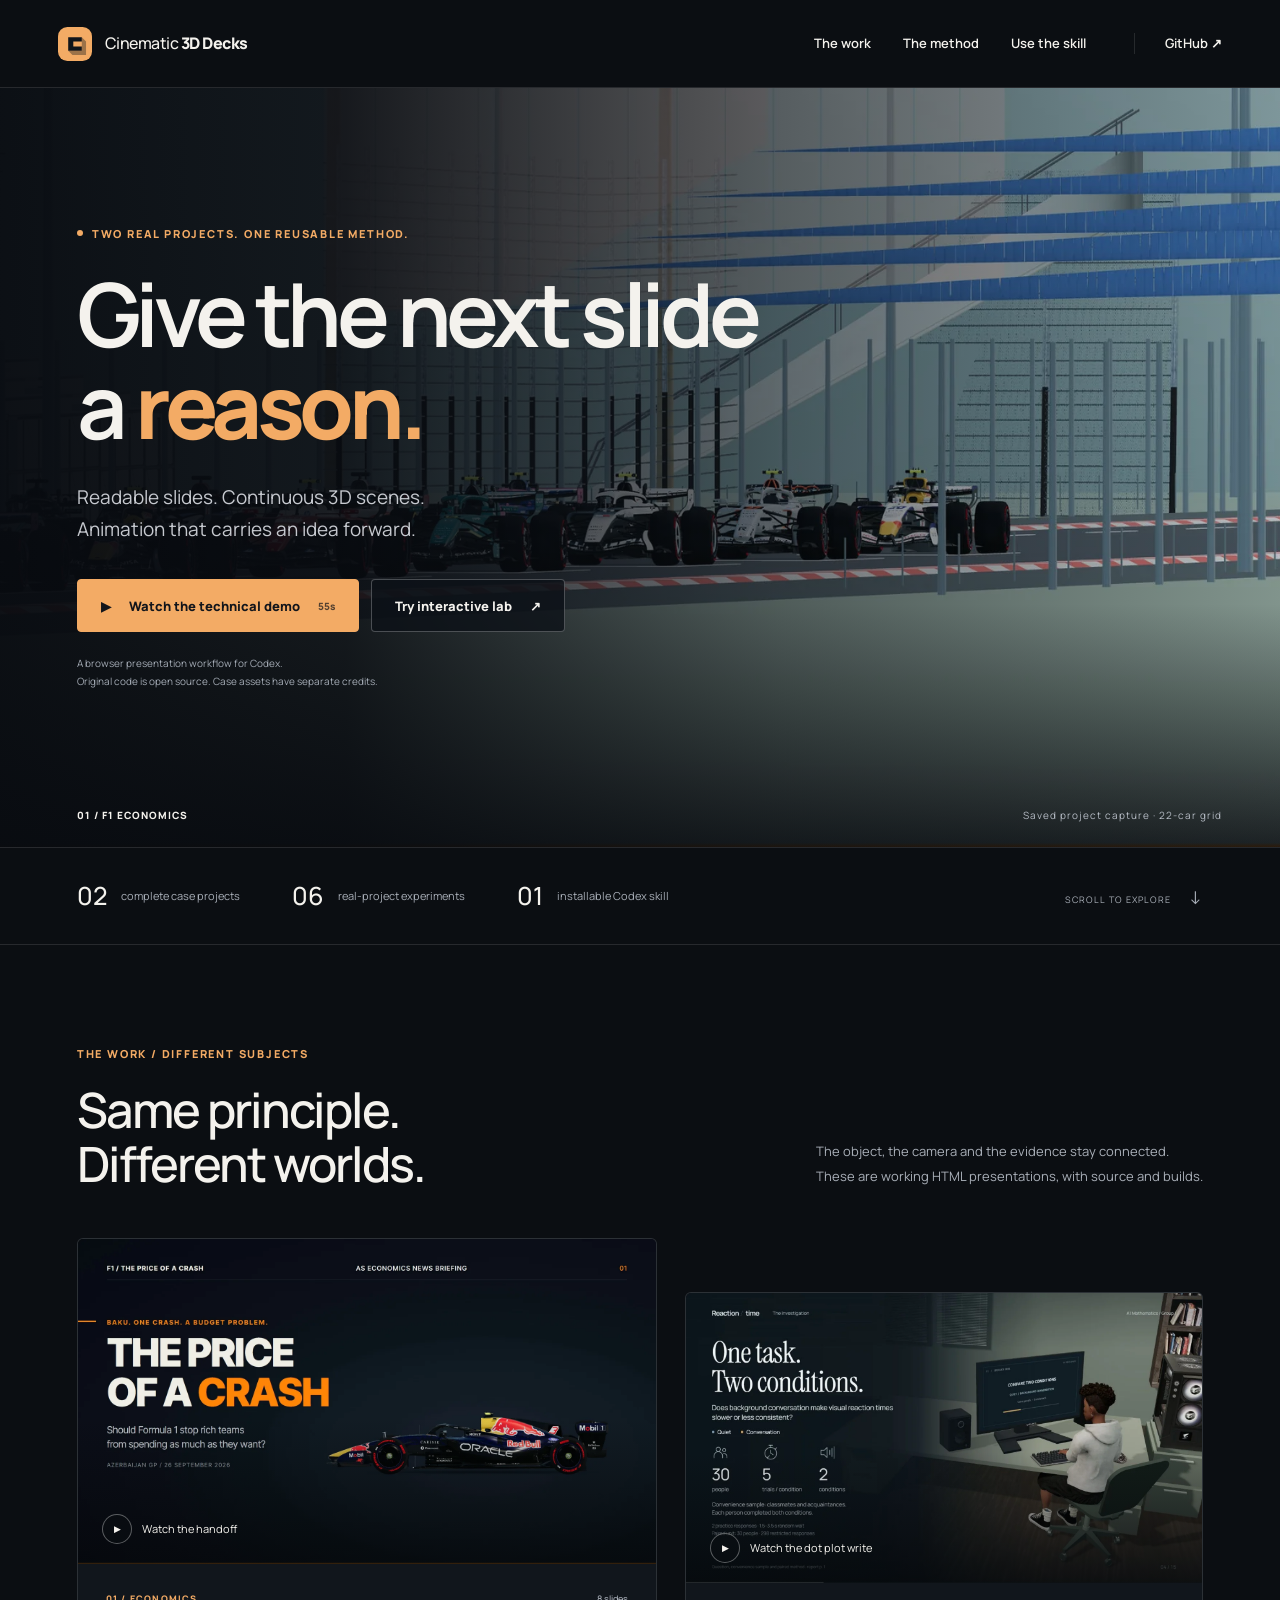
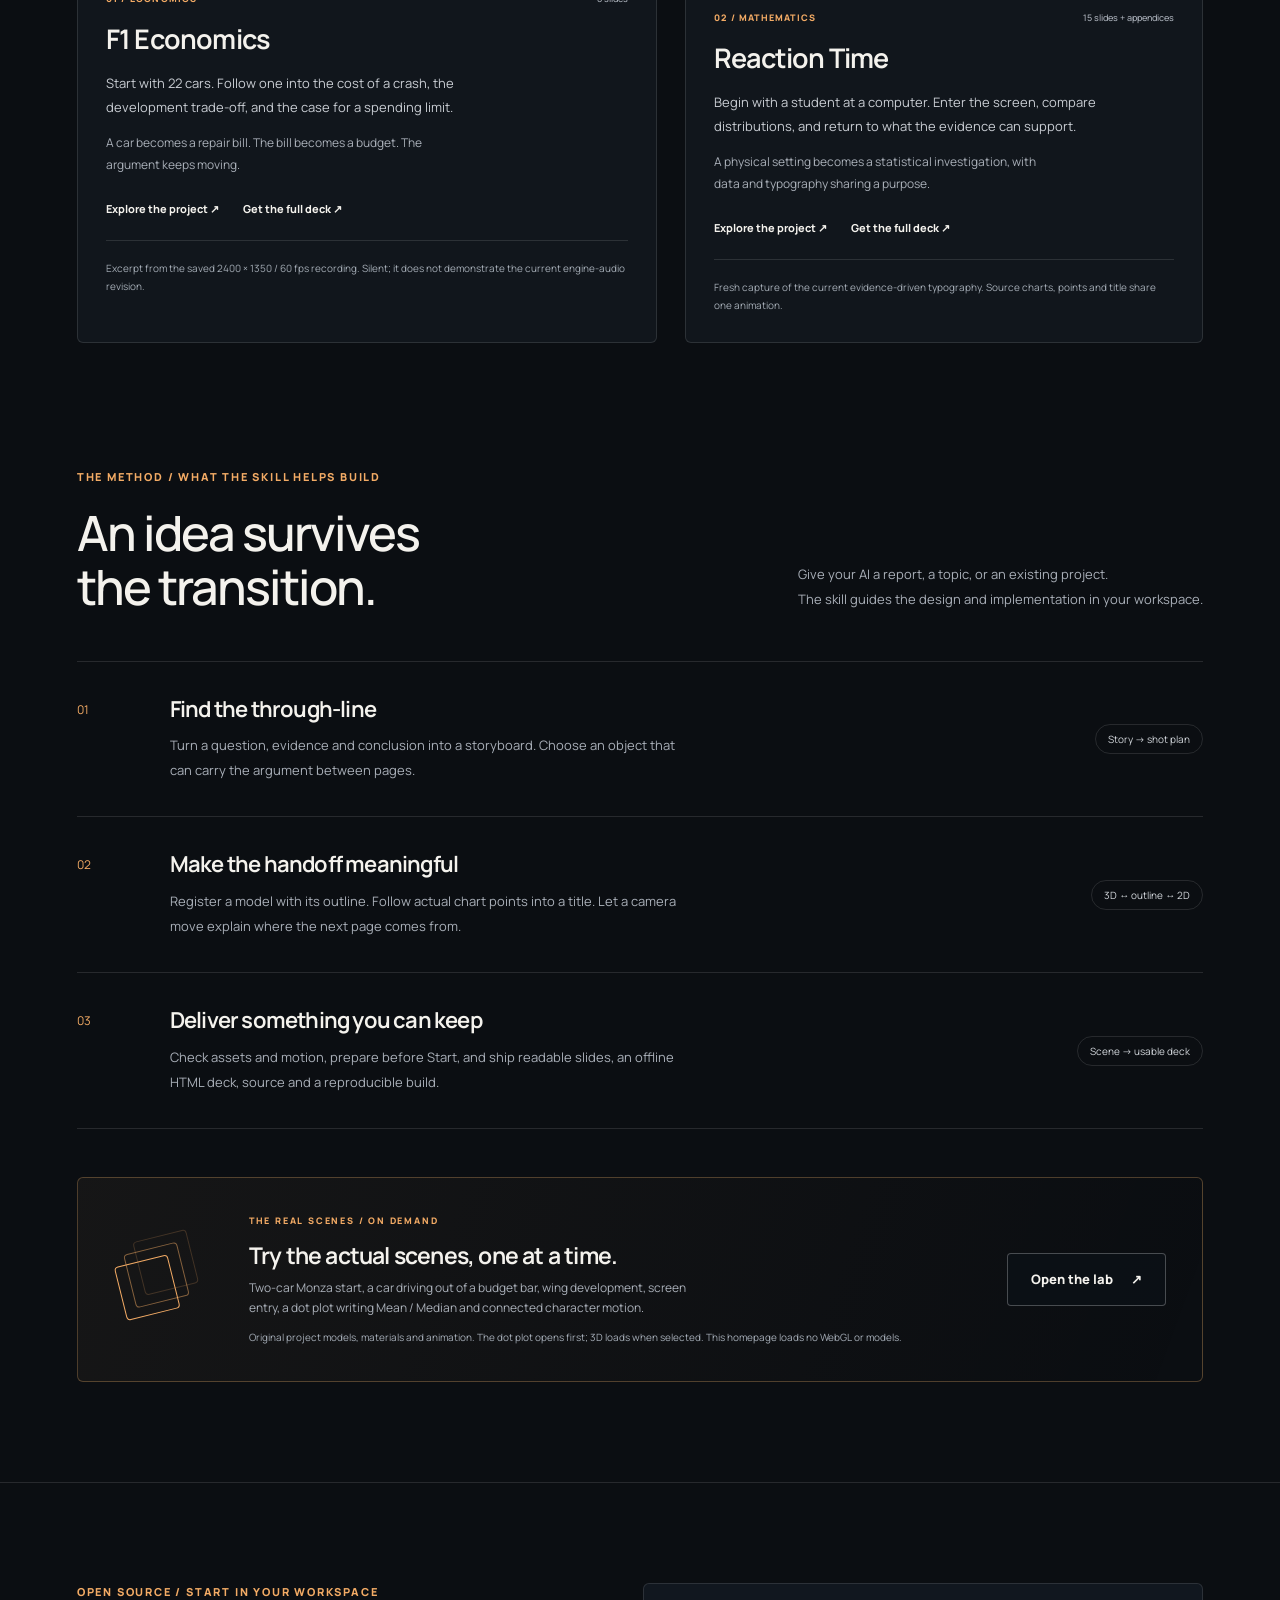
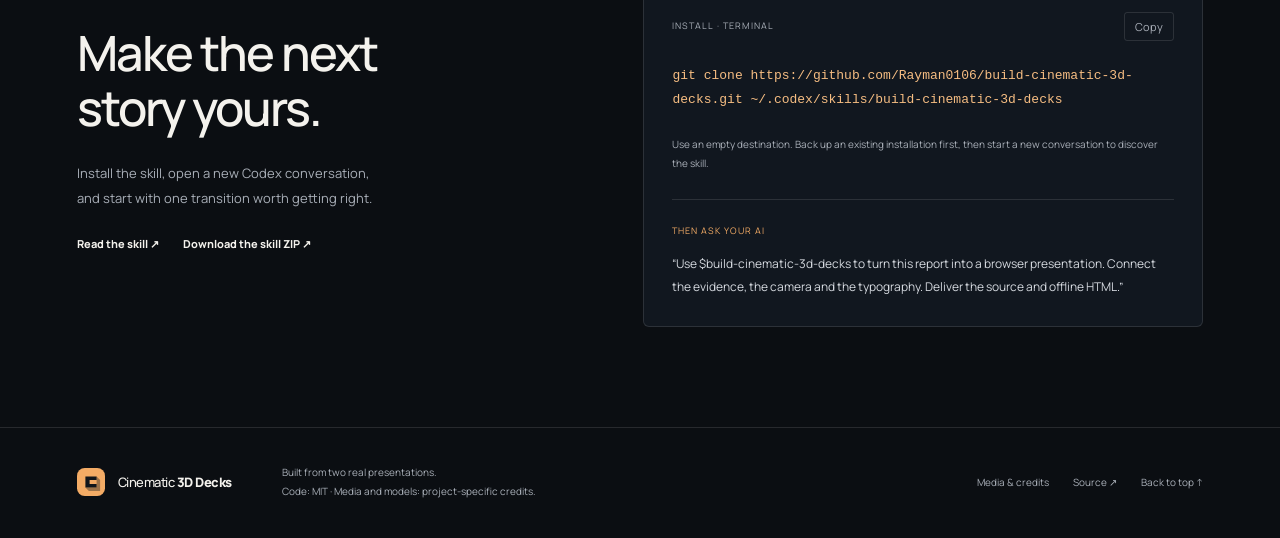
==== index.html @ 712632a4 "Publish showcase and interactive lab" ====
<!doctype html>
<html lang="en">
<head>
  <meta charset="utf-8">
  <meta name="viewport" content="width=device-width, initial-scale=1">
  <meta name="color-scheme" content="dark">
  <meta name="description" content="Two real browser presentations and a reusable Codex skill. Explore cinematic 3D transitions, readable 2D slides, and animations that follow the evidence.">
  <meta property="og:title" content="Cinematic 3D Decks — Give the next slide a reason">
  <meta property="og:description" content="From a report to a continuous visual story. Explore the F1 and Reaction Time projects, then try six real-project experiments.">
  <meta property="og:type" content="website">
  <meta property="og:image" content="media/social-preview.jpg">
  <meta name="theme-color" content="#0b0e12">
  <title>Cinematic 3D Decks — A story between slides</title>
  <link rel="icon" href="mark.svg" type="image/svg+xml">
  <link rel="stylesheet" href="styles.css">
  <script src="main.js" defer></script>
</head>
<body>
  <a class="skip-link" href="#main">Skip to content</a>
  <header class="site-header">
    <a class="brand" href="#" aria-label="Cinematic 3D Decks home"><img src="mark.svg" alt="" width="34" height="34"><span>Cinematic <b>3D Decks</b></span></a>
    <nav aria-label="Main navigation"><a href="#work">The work</a><a href="#method">The method</a><a href="#install">Use the skill</a><a class="nav-source" href="https://github.com/Rayman0106/build-cinematic-3d-decks">GitHub <span aria-hidden="true">↗</span></a></nav>
  </header>
  <main id="main">
    <section class="hero" aria-labelledby="hero-title">
      <picture class="hero-picture"><source media="(max-width: 700px)" srcset="media/f1-grid-small.webp"><img src="media/f1-grid.webp" alt="Cars lined up on the starting straight in the F1 Economics browser presentation." width="1600" height="900" fetchpriority="high"></picture>
      <div class="hero-shade"></div>
      <div class="hero-copy">
        <p class="eyebrow"><span class="status-dot"></span> Two real projects. One reusable method.</p>
        <h1 id="hero-title">Give the next slide<br>a <em>reason.</em></h1>
        <p class="hero-description">Readable slides. Continuous 3D scenes.<br>Animation that carries an idea forward.</p>
        <div class="hero-actions"><button class="button primary" data-film="technical" type="button"><span aria-hidden="true">▶</span> Watch the technical demo <small>55s</small></button><a class="button secondary" href="lab/index.html">Try interactive lab <span aria-hidden="true">↗</span></a></div>
        <p class="hero-note">A browser presentation workflow for Codex.<br>Original code is open source. Case assets have separate credits.</p>
      </div>
      <div class="hero-caption"><span>01 / F1 ECONOMICS</span><span>Saved project capture · 22-car grid</span></div>
    </section>
    <div class="project-strip" aria-label="What's inside"><p><strong>02</strong> complete case projects</p><p><strong>06</strong> real-project experiments</p><p><strong>01</strong> installable Codex skill</p><span>SCROLL TO EXPLORE <span aria-hidden="true">↓</span></span></div>

    <section class="work section-wrap" id="work" aria-labelledby="work-title">
      <div class="section-heading"><div><p class="eyebrow">THE WORK / DIFFERENT SUBJECTS</p><h2 id="work-title">Same principle.<br>Different worlds.</h2></div><p>The object, the camera and the evidence stay connected.<br>These are working HTML presentations, with source and builds.</p></div>
      <div class="case-grid">
        <article class="case-card f1-case">
          <button class="case-visual" data-film="f1" type="button" aria-label="Watch the F1 presentation excerpt"><img src="media/f1-cover.webp" alt="A Red Bull car beside the title The price of a crash." width="1600" height="900" loading="lazy"><span class="play-label"><span aria-hidden="true">▶</span> Watch the handoff</span></button>
          <div class="case-copy"><div class="case-number">01 / ECONOMICS <span>8 slides</span></div><h3>F1 Economics</h3><p>Start with 22 cars. Follow one into the cost of a crash, the development trade-off, and the case for a spending limit.</p><p class="case-detail">A car becomes a repair bill. The bill becomes a budget. The argument keeps moving.</p><div class="text-links"><a href="https://github.com/Rayman0106/f1-economics-3d-deck">Explore the project ↗</a><a href="https://github.com/Rayman0106/f1-economics-3d-deck/releases/latest">Get the full deck ↗</a></div><small>Excerpt from the saved 2400 × 1350 / 60 fps recording. Silent; it does not demonstrate the current engine-audio revision.</small></div>
        </article>
        <article class="case-card math-case">
          <button class="case-visual" data-film="reaction" type="button" aria-label="Watch the Reaction Time evidence and typography capture"><img src="media/reaction-cover.webp" alt="A student at a desk in the Reaction Time presentation." width="1600" height="900" loading="lazy"><span class="play-label"><span aria-hidden="true">▶</span> Watch the dot plot write</span></button>
          <div class="case-copy"><div class="case-number">02 / MATHEMATICS <span>15 slides + appendices</span></div><h3>Reaction Time</h3><p>Begin with a student at a computer. Enter the screen, compare distributions, and return to what the evidence can support.</p><p class="case-detail">A physical setting becomes a statistical investigation, with data and typography sharing a purpose.</p><div class="text-links"><a href="https://github.com/Rayman0106/reaction-time-math-3d-deck">Explore the project ↗</a><a href="https://github.com/Rayman0106/reaction-time-math-3d-deck/releases/latest">Get the full deck ↗</a></div><small>Fresh capture of the current evidence-driven typography. Source charts, points and title share one animation.</small></div>
        </article>
      </div>
    </section>

    <section class="method section-wrap" id="method" aria-labelledby="method-title">
      <div class="section-heading"><div><p class="eyebrow">THE METHOD / WHAT THE SKILL HELPS BUILD</p><h2 id="method-title">An idea survives<br>the transition.</h2></div><p>Give your AI a report, a topic, or an existing project.<br>The skill guides the design and implementation in your workspace.</p></div>
      <ol class="method-list">
        <li><span class="step">01</span><div><h3>Find the through-line</h3><p>Turn a question, evidence and conclusion into a storyboard. Choose an object that can carry the argument between pages.</p></div><span class="method-output">Story → shot plan</span></li>
        <li><span class="step">02</span><div><h3>Make the handoff meaningful</h3><p>Register a model with its outline. Follow actual chart points into a title. Let a camera move explain where the next page comes from.</p></div><span class="method-output">3D ↔ outline ↔ 2D</span></li>
        <li><span class="step">03</span><div><h3>Deliver something you can keep</h3><p>Check assets and motion, prepare before Start, and ship readable slides, an offline HTML deck, source and a reproducible build.</p></div><span class="method-output">Scene → usable deck</span></li>
      </ol>
      <div class="lab-callout"><div class="lab-glyph" aria-hidden="true"><span></span><span></span><span></span></div><div><p class="eyebrow">THE REAL SCENES / ON DEMAND</p><h3>Try the actual scenes, one at a time.</h3><p>Two-car Monza start, a car driving out of a budget bar, wing development, screen entry, a dot plot writing Mean / Median and connected character motion.</p><small>Original project models, materials and animation. The dot plot opens first; 3D loads when selected. This homepage loads no WebGL or models.</small></div><a class="button secondary" href="lab/index.html">Open the lab <span aria-hidden="true">↗</span></a></div>
    </section>

    <section class="install section-wrap" id="install" aria-labelledby="install-title">
      <div><p class="eyebrow">OPEN SOURCE / START IN YOUR WORKSPACE</p><h2 id="install-title">Make the next<br>story yours.</h2><p>Install the skill, open a new Codex conversation,<br>and start with one transition worth getting right.</p><div class="text-links"><a href="https://github.com/Rayman0106/build-cinematic-3d-decks/blob/main/SKILL.md">Read the skill ↗</a><a href="https://github.com/Rayman0106/build-cinematic-3d-decks/releases/latest">Download the skill ZIP ↗</a></div></div>
      <div class="install-panel"><div class="code-label"><span>INSTALL · TERMINAL</span><button id="copy-install" type="button" aria-label="Copy installation command">Copy</button></div><pre><code id="install-command">git clone https://github.com/Rayman0106/build-cinematic-3d-decks.git ~/.codex/skills/build-cinematic-3d-decks</code></pre><p>Use an empty destination. Back up an existing installation first, then start a new conversation to discover the skill.</p><div class="prompt-label">THEN ASK YOUR AI</div><blockquote>“Use $build-cinematic-3d-decks to turn this report into a browser presentation. Connect the evidence, the camera and the typography. Deliver the source and offline HTML.”</blockquote></div>
    </section>
  </main>
  <footer class="site-footer"><a class="brand" href="#"><img src="mark.svg" width="28" height="28" alt=""><span>Cinematic <b>3D Decks</b></span></a><p>Built from two real presentations.<br>Code: MIT · Media and models: project-specific credits.</p><div><a href="sources.html">Media & credits</a><a href="https://github.com/Rayman0106/build-cinematic-3d-decks">Source ↗</a><a href="#main">Back to top ↑</a></div></footer>
  <dialog id="film-dialog" aria-labelledby="film-title"><div class="dialog-bar"><h2 id="film-title">Project preview</h2><button type="button" id="close-film" aria-label="Close video">Close <span aria-hidden="true">×</span></button></div><video id="film-player" controls playsinline preload="none"></video><p id="film-caption"></p></dialog>
  <div id="announcement" role="status" aria-live="polite"></div>
</body>
</html>
---- styles.css ----
@font-face{font-family:Manrope;src:url('fonts/Manrope.ttf') format('truetype');font-weight:200 800;font-style:normal;font-display:swap}
:root{color-scheme:dark;--bg:#0b0e12;--panel:#11161c;--ink:#f4f2ed;--muted:#a9afb8;--accent:#f3ab65;--line:#ffffff1d;--font:Manrope,Arial,sans-serif}
*{box-sizing:border-box}html{scroll-behavior:smooth;scroll-padding-top:90px}body{margin:0;background:var(--bg);color:var(--ink);font-family:var(--font);font-size:16px;line-height:1.6}a{color:inherit;text-decoration:none}button{font:inherit;cursor:pointer}button,a{-webkit-tap-highlight-color:transparent}button:focus-visible,a:focus-visible{outline:3px solid var(--accent);outline-offset:5px}button{color:inherit}img{display:block;max-width:100%}p,h1,h2,h3{margin:0}button[disabled]{cursor:wait}.skip-link{position:fixed;left:20px;top:-80px;z-index:100;background:var(--accent);color:#12151b;padding:10px 18px}.skip-link:focus{top:10px}.site-header{height:88px;padding:0 clamp(24px,4.5vw,88px);display:flex;align-items:center;justify-content:space-between;border-bottom:1px solid var(--line);position:relative;z-index:2;background:var(--bg)}.brand{display:flex;align-items:center;gap:13px;font-size:16px;font-weight:500;letter-spacing:-.5px}.brand b{font-weight:800}.site-header nav{display:flex;align-items:center;gap:32px;font-size:13px;font-weight:600}.site-header nav a:hover,.text-links a:hover,footer a:hover{color:var(--accent)}.nav-source{margin-left:16px;padding-left:30px;border-left:1px solid var(--line)}
.hero{position:relative;min-height:min(760px,calc(100svh - 90px));display:flex;align-items:center;overflow:hidden;border-bottom:1px solid var(--line)}.hero-picture{position:absolute;inset:0}.hero-picture img{width:100%;height:100%;object-fit:cover;object-position:center 57%}.hero-shade{position:absolute;inset:0;background:linear-gradient(90deg,#080b10f7 0%,#080b10e8 27%,#080b1080 61%,#080b1029 100%),linear-gradient(0deg,#080b10d6 0%,transparent 32%)}.hero-copy{position:relative;z-index:1;padding:90px clamp(24px,6vw,116px) 110px;max-width:1050px}.eyebrow{font-size:11px;font-weight:800;letter-spacing:1.8px;text-transform:uppercase;color:var(--accent);margin-bottom:26px;display:flex;align-items:center;gap:9px}.status-dot{display:inline-block;width:6px;height:6px;background:var(--accent);border-radius:50%}h1{font-size:clamp(52px,6.9vw,104px);line-height:1.035;font-weight:650;letter-spacing:-5.4px}h1 em{font-style:normal;color:var(--accent);font-weight:750}.hero-description{font-size:19px;line-height:1.7;color:#c6c9cf;margin-top:30px}.hero-actions{display:flex;gap:12px;margin-top:34px;flex-wrap:wrap}.button{display:inline-flex;align-items:center;justify-content:center;gap:18px;min-height:53px;padding:14px 23px;border:1px solid #ffffff40;border-radius:4px;font-size:13px;font-weight:800;transition:background .2s,transform .2s}.button:hover{transform:translateY(-2px)}.button.primary{background:var(--accent);border-color:var(--accent);color:#12151b}.button.primary:hover{background:#ffc58c}.button.secondary{background:#0c1117c9}.button.secondary:hover{background:#222b35}.button small{opacity:.7;font-size:10px}.hero-note{font-size:10px;line-height:1.8;color:#a4abb5;margin-top:22px}.hero-caption{position:absolute;left:clamp(24px,6vw,116px);right:clamp(24px,4.5vw,88px);bottom:24px;display:flex;justify-content:space-between;font-size:10px;letter-spacing:1px;color:#b5bbc4}.hero-caption span:first-child{color:var(--ink);font-weight:800}.project-strip{display:flex;align-items:center;gap:52px;padding:28px clamp(24px,6vw,116px);border-bottom:1px solid var(--line);font-size:11px;color:var(--muted)}.project-strip p{display:flex;align-items:center;gap:14px}.project-strip strong{font-size:25px;font-weight:500;color:var(--ink)}.project-strip>span{margin-left:auto;font-size:9px;letter-spacing:1px;white-space:nowrap}.project-strip>span span{font-size:18px;margin-left:15px}
.section-wrap{max-width:1600px;margin:auto;padding:100px clamp(24px,6vw,116px)}.section-heading{display:flex;align-items:flex-end;justify-content:space-between;gap:50px;margin-bottom:46px}.section-heading .eyebrow{margin-bottom:20px}h2{font-size:clamp(34px,3.8vw,58px);font-weight:550;line-height:1.12;letter-spacing:-2px}.section-heading>p{font-size:13px;color:var(--muted);line-height:1.9;max-width:420px;padding-bottom:3px}.case-grid{display:grid;grid-template-columns:1.12fr 1fr;gap:28px}.case-card{border:1px solid var(--line);background:var(--panel);border-radius:6px;overflow:hidden}.case-visual{position:relative;padding:0;width:100%;display:block;border:0;background:#111820;aspect-ratio:16/9;overflow:hidden}.case-visual img{width:100%;height:100%;object-fit:cover;transition:transform .6s}.case-visual:hover img{transform:scale(1.025)}.case-visual::after{content:'';position:absolute;inset:0;background:linear-gradient(0deg,#05080bc9,transparent 45%)}.play-label{position:absolute;bottom:20px;left:24px;z-index:1;font-size:11px;display:flex;align-items:center;gap:10px}.play-label>span{border:1px solid #ffffff55;border-radius:50%;width:30px;height:30px;display:grid;place-items:center;font-size:9px;padding-left:1px;background:#0b0e1280}.case-copy{padding:28px}.case-number{display:flex;justify-content:space-between;font-size:9px;color:var(--accent);letter-spacing:1.2px;font-weight:800}.case-number span{letter-spacing:0;color:var(--muted);font-weight:500}h3{font-size:27px;letter-spacing:-.8px;font-weight:650;line-height:1.25}.case-copy h3{margin:16px 0 15px}.case-copy p{font-size:13px;line-height:1.85;color:#c9cdd3;max-width:49ch}.case-copy .case-detail{margin-top:13px;color:var(--muted);font-size:12px}.text-links{display:flex;flex-wrap:wrap;gap:15px 24px;margin-top:24px;font-weight:750;font-size:11px}.case-copy small{display:block;font-size:10px;line-height:1.8;color:#a4acb5;margin-top:22px;border-top:1px solid var(--line);padding-top:18px}.math-case{margin-top:54px}.method{padding-top:25px}.method-list{list-style:none;margin:0;padding:0}.method-list li{display:grid;grid-template-columns:65px 1fr auto;gap:28px;padding:34px 0;border-top:1px solid var(--line);align-items:start}.method-list li:last-child{border-bottom:1px solid var(--line)}.step{font-size:12px;color:var(--accent);padding-top:4px}.method-list h3{font-size:22px}.method-list p{font-size:13px;line-height:1.9;max-width:66ch;color:var(--muted);margin-top:10px}.method-output{font-size:10px;color:#d2d6db;border:1px solid var(--line);border-radius:20px;padding:6px 12px;white-space:nowrap;align-self:center}.lab-callout{display:grid;grid-template-columns:100px 1fr auto;gap:35px;align-items:center;margin-top:48px;border:1px solid #e8ad694d;background:linear-gradient(110deg,#e8ad690d,transparent);padding:36px;border-radius:6px}.lab-callout .eyebrow{margin-bottom:12px;font-size:9px}.lab-callout h3{font-size:23px}.lab-callout p:not(.eyebrow){font-size:12px;color:var(--muted);margin-top:9px;max-width:66ch}.lab-callout small{display:block;font-size:10px;color:#a5adb7;margin-top:12px}.lab-glyph{position:relative;width:90px;height:90px;transform:rotate(-14deg)}.lab-glyph span{position:absolute;border:1px solid var(--accent);border-radius:4px;width:55px;height:55px;left:4px;top:23px}.lab-glyph span:nth-child(2){left:16px;top:13px;opacity:.5}.lab-glyph span:nth-child(3){left:28px;top:3px;opacity:.2}.install{border-top:1px solid var(--line);display:grid;grid-template-columns:1fr 1.15fr;gap:80px}.install>div>p:not(.eyebrow){font-size:13px;line-height:1.9;color:var(--muted);margin-top:26px}.install-panel{border:1px solid var(--line);border-radius:6px;background:#11171f;padding:28px;align-self:center}.code-label{display:flex;justify-content:space-between;align-items:center;font-size:9px;letter-spacing:1px;color:var(--muted)}.code-label button{background:transparent;border:1px solid var(--line);border-radius:3px;font-size:11px;padding:5px 10px}.code-label button:hover{color:var(--accent)}pre{white-space:pre-wrap;overflow-wrap:anywhere;margin:23px 0;font-size:13px;line-height:1.85;color:#f6bd82}code{font-family:Consolas,'Courier New',monospace}.install-panel>p{font-size:10px!important;line-height:1.9!important;color:var(--muted);margin:0!important}.prompt-label{border-top:1px solid var(--line);margin-top:26px;padding-top:24px;font-size:9px;letter-spacing:1px;color:var(--accent)}blockquote{margin:14px 0 0;font-size:12px;line-height:1.9;color:#d5d9df}.site-footer{border-top:1px solid var(--line);padding:35px clamp(24px,6vw,116px);display:flex;align-items:center;gap:50px;font-size:10px;color:var(--muted)}.site-footer .brand{font-size:13px;color:var(--ink)}.site-footer p{line-height:1.9}.site-footer>div{margin-left:auto;display:flex;gap:24px}
dialog{width:min(1150px,calc(100vw - 36px));padding:0;color:var(--ink);background:#10151c;border:1px solid #ffffff33;border-radius:9px;max-height:94svh;overflow:auto;box-shadow:0 25px 100px #0009}dialog::backdrop{background:#03070be8;backdrop-filter:blur(12px)}.dialog-bar{display:flex;align-items:center;justify-content:space-between;padding:16px 22px}.dialog-bar h2{font-size:15px;letter-spacing:-.3px}.dialog-bar button{background:transparent;border:1px solid var(--line);border-radius:3px;padding:7px 12px;font-size:11px}dialog video{width:100%;display:block;aspect-ratio:16/9;background:#06090d}#film-caption{font-size:11px;color:var(--muted);line-height:1.9;padding:16px 22px}#announcement{position:fixed;right:25px;bottom:25px;border-radius:4px;background:#f3ab65;color:#10151b;font-size:12px;z-index:5;padding:0}#announcement:not(:empty){padding:12px 18px}.credits-page{max-width:1000px;margin:auto;padding:90px 24px}.credits-page h1{font-size:55px;letter-spacing:-2.3px;margin-bottom:30px}.credits-page h2{font-size:24px;letter-spacing:-.6px;margin:48px 0 17px}.credits-page p,.credits-page li{color:var(--muted);font-size:14px;line-height:1.9}.credits-page a{color:var(--accent)}.credits-page li{margin:12px 0}.credits-page ul{padding-left:20px}
@media(min-width:1700px){.hero-picture img{object-position:65% 57%}}
@media(max-width:1050px){.project-strip{gap:24px}.project-strip>span{display:none}.section-heading{align-items:start}.section-heading>p{max-width:310px}.lab-callout{grid-template-columns:65px 1fr;gap:25px}.lab-callout>.button{grid-column:2;justify-self:start}.lab-glyph{transform:scale(.8) rotate(-14deg);transform-origin:left center}.install{gap:40px}.site-footer{gap:25px;flex-wrap:wrap}.site-footer>div{margin-left:0}}
@media(max-width:700px){.site-header{height:72px;padding:0 22px}.brand{font-size:13px;gap:9px}.site-header nav>a:not(.nav-source){display:none}.site-header nav{gap:0}.nav-source{padding:0;border:0;margin:0;font-size:11px}.hero{min-height:760px;align-items:flex-start}.hero-picture img{object-position:65% 50%}.hero-shade{background:linear-gradient(0deg,#080b10 0%,#080b1050 31%,#080b10de 72%,#080b10f7 100%)}.hero-copy{padding:63px 24px 130px}.eyebrow{font-size:9px;letter-spacing:1.1px;margin-bottom:25px}h1{font-size:57px;letter-spacing:-3.1px;line-height:1.065}.hero-description{font-size:15px;margin-top:25px}.hero-actions{gap:10px;margin-top:26px}.button{font-size:11px;padding:13px 17px;min-height:49px;gap:12px}.hero-note{font-size:9px;max-width:260px}.hero-caption{left:24px;right:24px;bottom:24px;gap:15px;font-size:8px;align-items:end}.hero-caption span:last-child{max-width:150px;text-align:right}.project-strip{padding:21px 24px;gap:21px;justify-content:space-between}.project-strip p{display:block;font-size:9px;max-width:87px;line-height:1.7}.project-strip strong{display:block;font-size:23px;margin-bottom:3px}.section-wrap{padding:65px 24px}.section-heading{display:block;margin-bottom:30px}h2{font-size:39px;letter-spacing:-1.6px}.section-heading>p{margin-top:25px;font-size:12px;max-width:100%}.case-grid{grid-template-columns:1fr;gap:25px}.math-case{margin-top:0}.case-copy{padding:24px}.case-copy h3{font-size:25px}.case-copy p{font-size:12px}.case-copy small{font-size:9px}.case-visual .play-label{left:20px;font-size:10px}.method{padding-top:10px}.method-list li{grid-template-columns:28px 1fr;gap:15px;padding:26px 0}.method-list h3{font-size:20px}.method-list p{font-size:12px}.method-output{grid-column:2;justify-self:start;font-size:9px;margin-top:0}.lab-callout{padding:25px;grid-template-columns:1fr;gap:14px;margin-top:30px}.lab-glyph{display:none}.lab-callout>.button{grid-column:1}.lab-callout h3{font-size:22px}.install{grid-template-columns:1fr;gap:35px}.install-panel{padding:22px}.install .eyebrow{margin-bottom:20px}.site-footer{display:block;padding:32px 24px}.site-footer p{margin:20px 0}.site-footer>div{gap:22px;font-size:10px}.credits-page{padding-top:55px}.credits-page h1{font-size:41px}dialog{width:calc(100vw - 20px)}.dialog-bar{padding:12px}.dialog-bar h2{font-size:12px}#film-caption{padding:13px;font-size:10px}}
@media(prefers-reduced-motion:reduce){html{scroll-behavior:auto}*{transition:none!important}.button:hover,.case-visual:hover img{transform:none}}

.quiet-link{background:none;border:0;padding:0;color:inherit;font:inherit;cursor:pointer;text-decoration:underline;text-underline-offset:5px}.quiet-link span{color:var(--muted,#adb7c4);font-size:.8em}.quiet-link:focus-visible{outline:2px solid #f3ab65;outline-offset:6px}
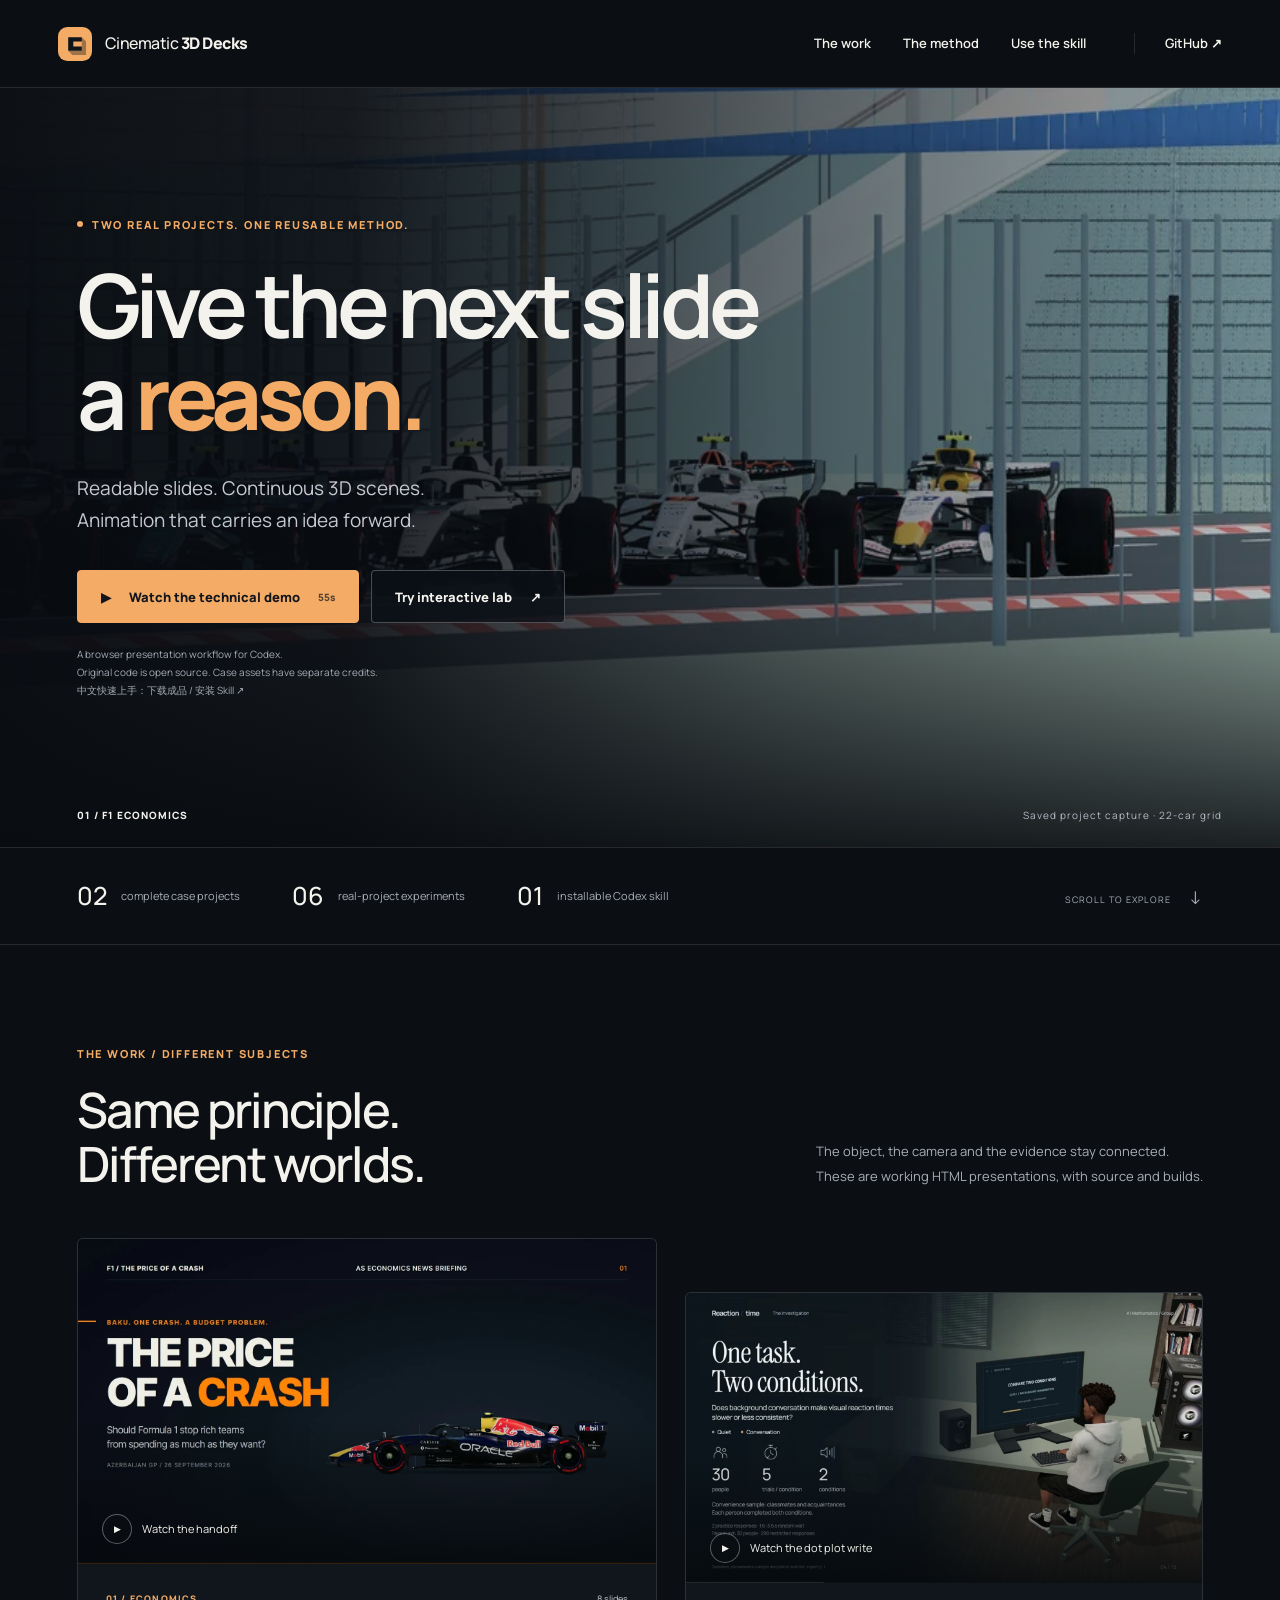
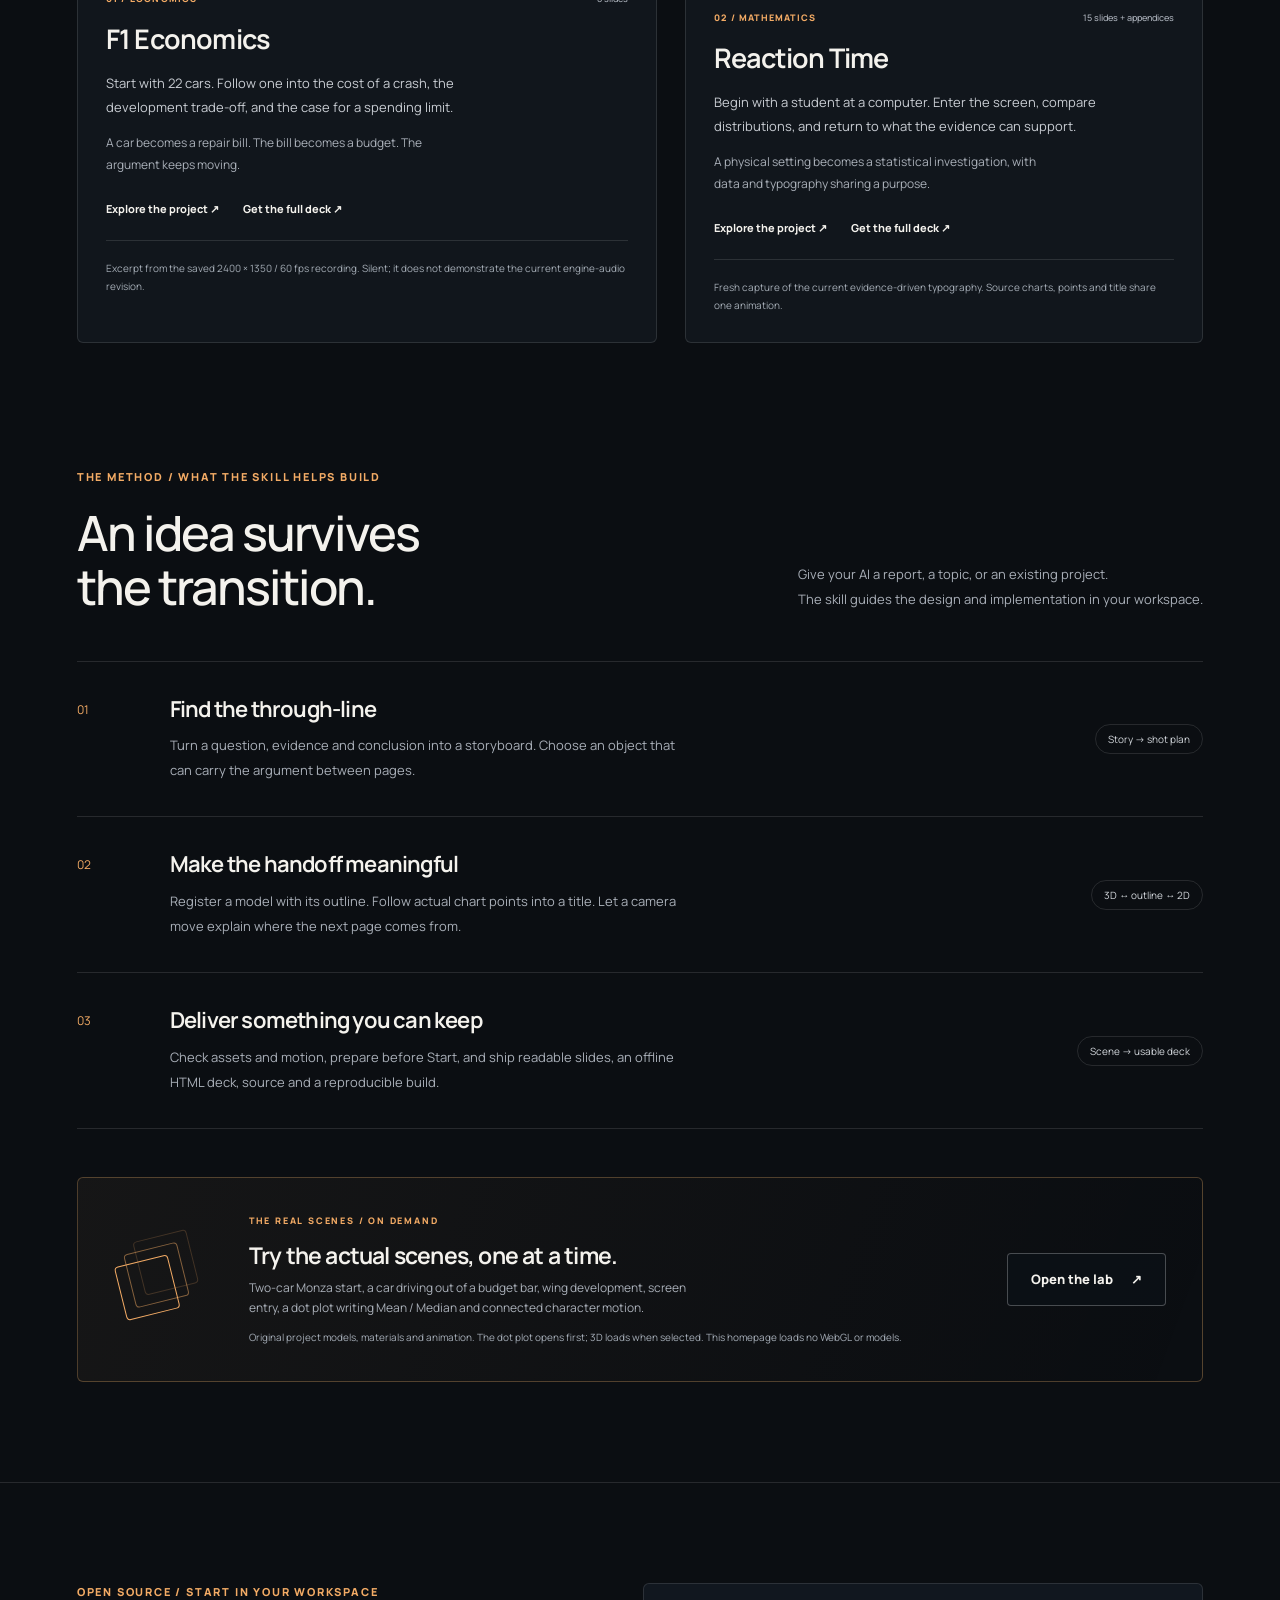
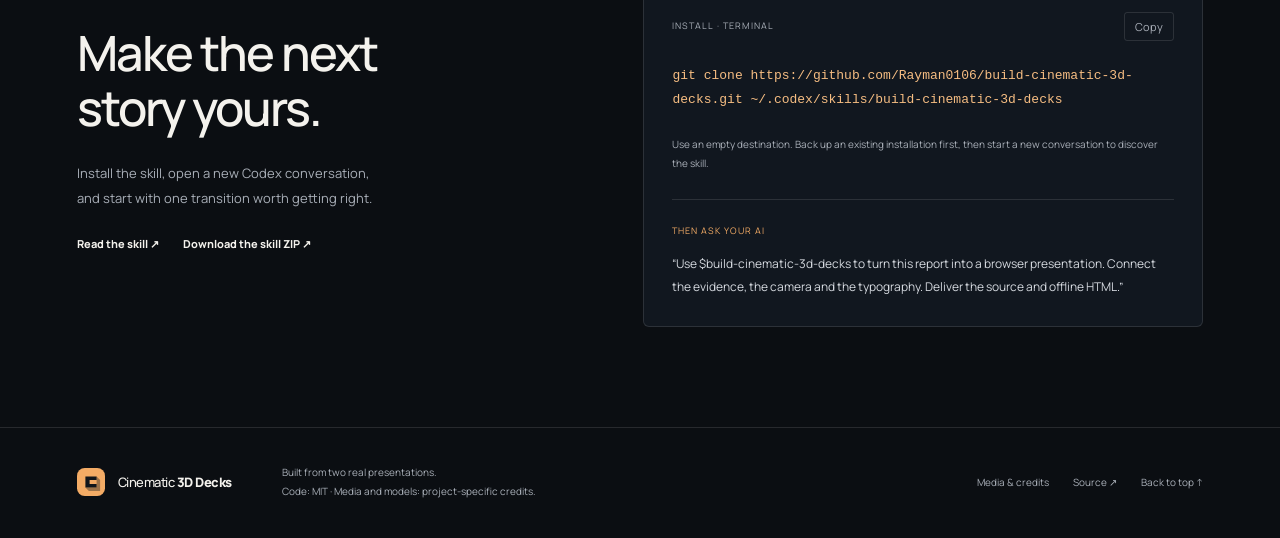
==== commit 35672305: "Link the public homepage to the Chinese download and Skill quick start" ====
--- a/index.html
+++ b/index.html
@@ -30,7 +30,7 @@
         <h1 id="hero-title">Give the next slide<br>a <em>reason.</em></h1>
         <p class="hero-description">Readable slides. Continuous 3D scenes.<br>Animation that carries an idea forward.</p>
         <div class="hero-actions"><button class="button primary" data-film="technical" type="button"><span aria-hidden="true">▶</span> Watch the technical demo <small>55s</small></button><a class="button secondary" href="lab/index.html">Try interactive lab <span aria-hidden="true">↗</span></a></div>
-        <p class="hero-note">A browser presentation workflow for Codex.<br>Original code is open source. Case assets have separate credits.</p>
+        <p class="hero-note">A browser presentation workflow for Codex.<br>Original code is open source. Case assets have separate credits.<br><a href="https://github.com/Rayman0106/build-cinematic-3d-decks/blob/main/docs/START-HERE.zh-CN.md" lang="zh-CN">中文快速上手：下载成品 / 安装 Skill ↗</a></p>
       </div>
       <div class="hero-caption"><span>01 / F1 ECONOMICS</span><span>Saved project capture · 22-car grid</span></div>
     </section>
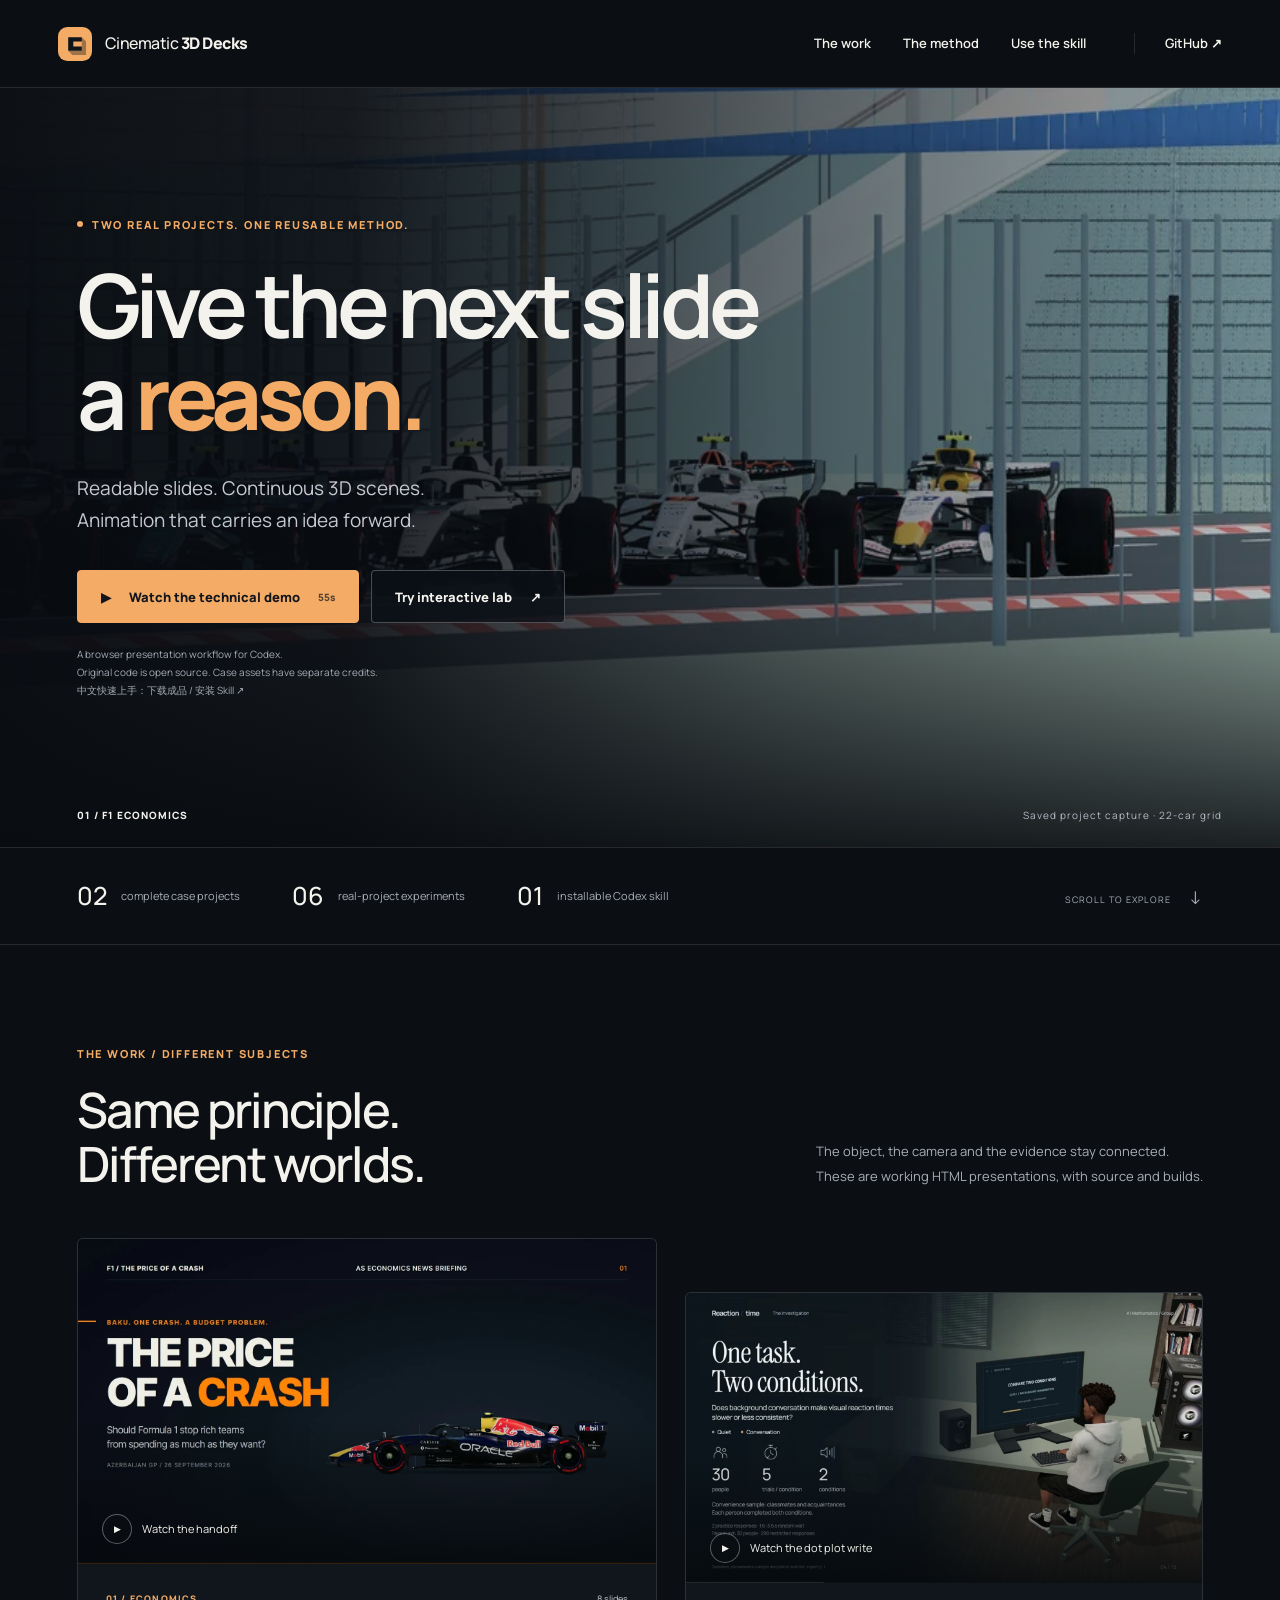
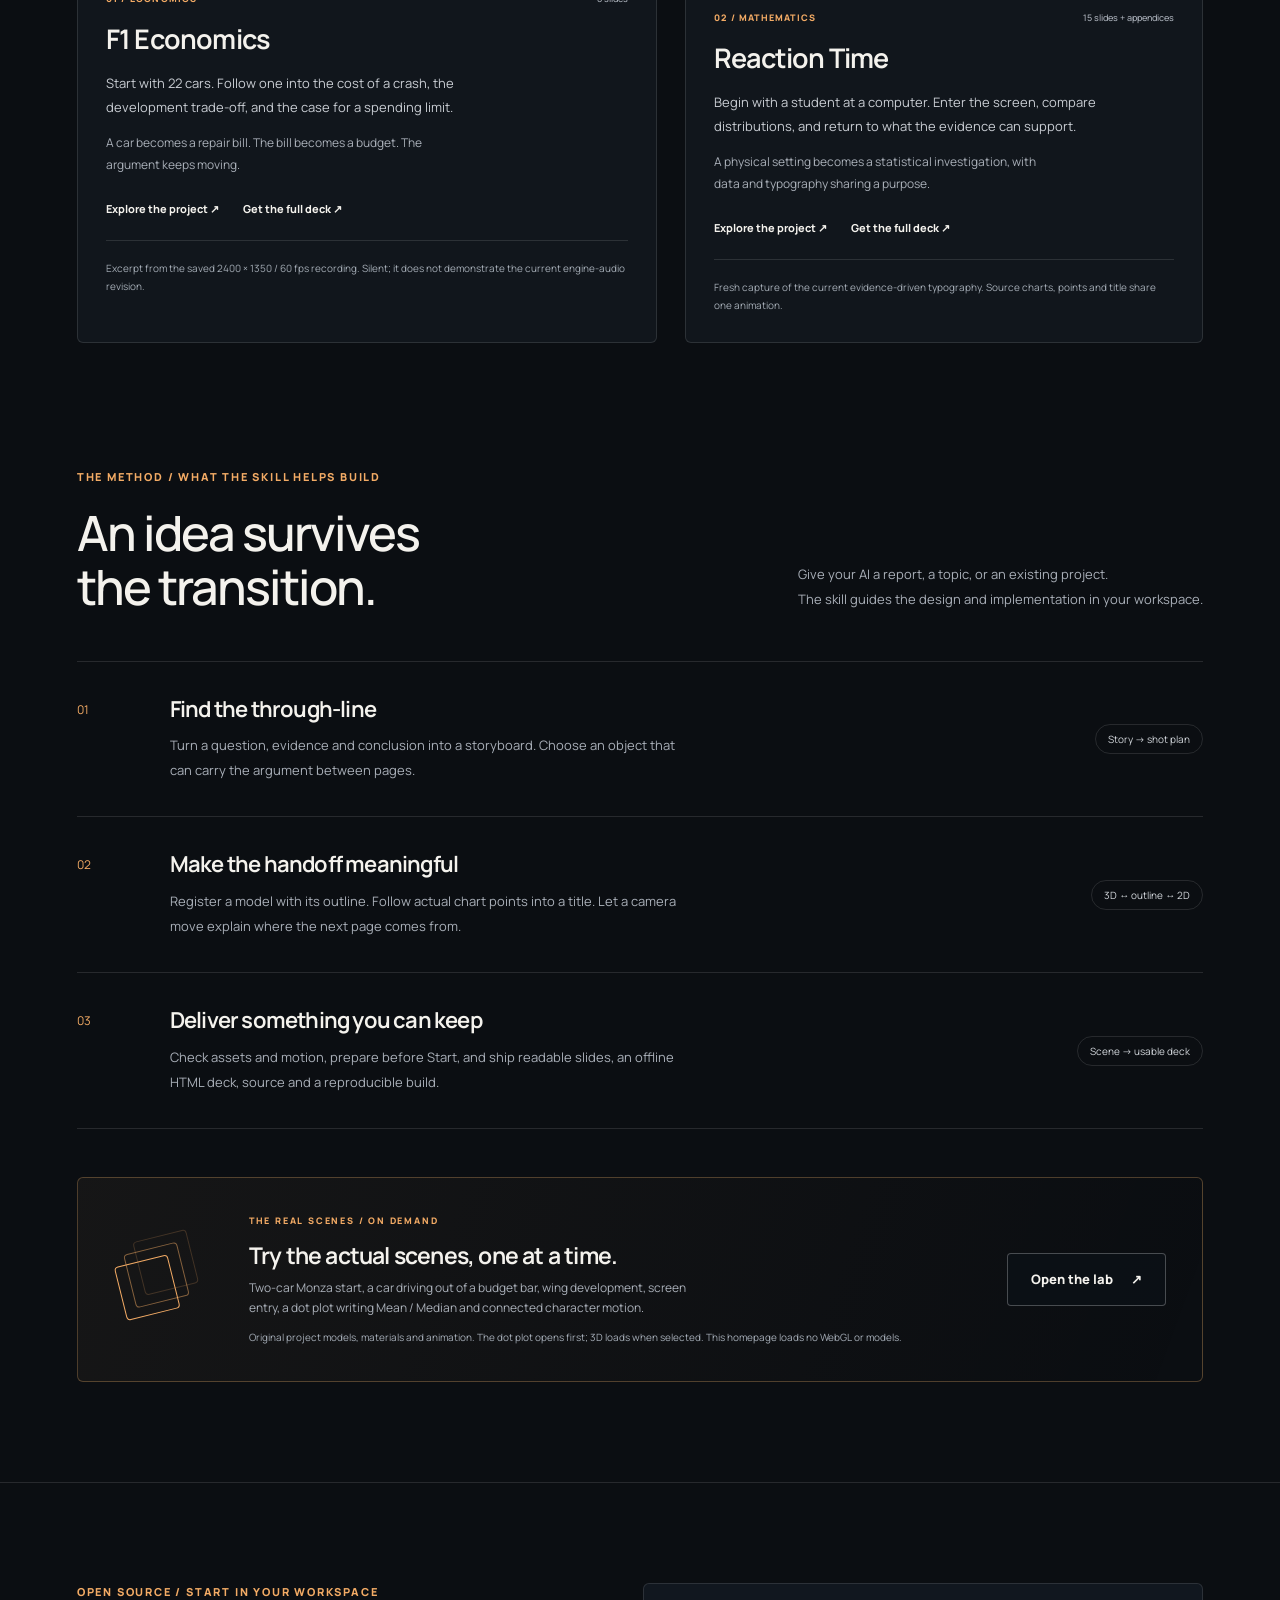
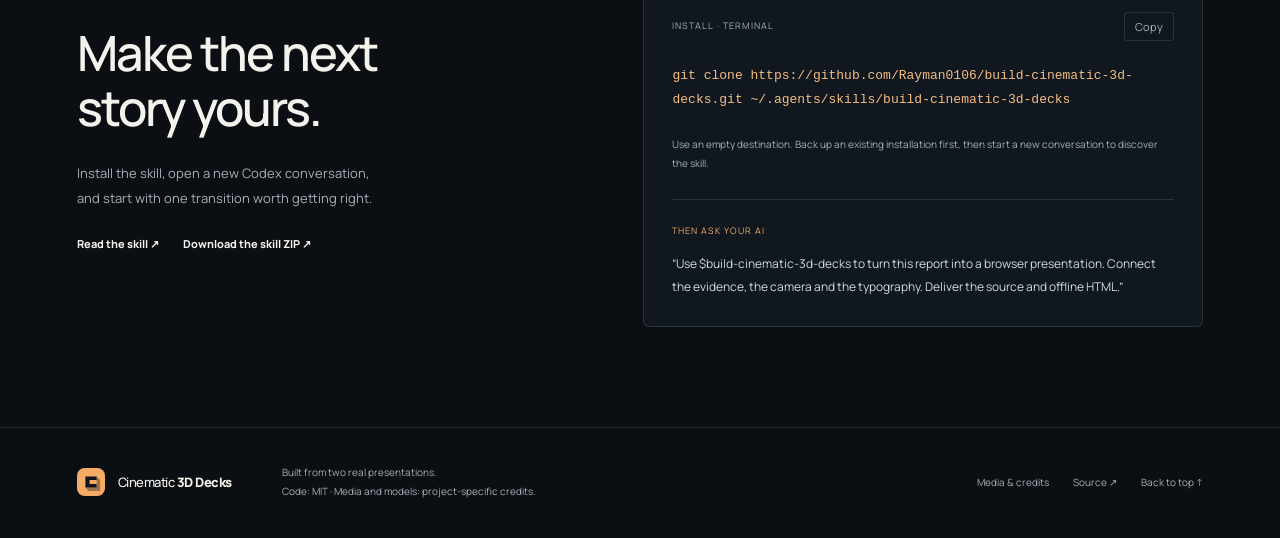
==== commit 2b0f42d8: "docs: correct the public installation command" ====
--- a/index.html
+++ b/index.html
@@ -62,7 +62,7 @@
 
     <section class="install section-wrap" id="install" aria-labelledby="install-title">
       <div><p class="eyebrow">OPEN SOURCE / START IN YOUR WORKSPACE</p><h2 id="install-title">Make the next<br>story yours.</h2><p>Install the skill, open a new Codex conversation,<br>and start with one transition worth getting right.</p><div class="text-links"><a href="https://github.com/Rayman0106/build-cinematic-3d-decks/blob/main/SKILL.md">Read the skill ↗</a><a href="https://github.com/Rayman0106/build-cinematic-3d-decks/releases/latest">Download the skill ZIP ↗</a></div></div>
-      <div class="install-panel"><div class="code-label"><span>INSTALL · TERMINAL</span><button id="copy-install" type="button" aria-label="Copy installation command">Copy</button></div><pre><code id="install-command">git clone https://github.com/Rayman0106/build-cinematic-3d-decks.git ~/.codex/skills/build-cinematic-3d-decks</code></pre><p>Use an empty destination. Back up an existing installation first, then start a new conversation to discover the skill.</p><div class="prompt-label">THEN ASK YOUR AI</div><blockquote>“Use $build-cinematic-3d-decks to turn this report into a browser presentation. Connect the evidence, the camera and the typography. Deliver the source and offline HTML.”</blockquote></div>
+      <div class="install-panel"><div class="code-label"><span>INSTALL · TERMINAL</span><button id="copy-install" type="button" aria-label="Copy installation command">Copy</button></div><pre><code id="install-command">git clone https://github.com/Rayman0106/build-cinematic-3d-decks.git ~/.agents/skills/build-cinematic-3d-decks</code></pre><p>Use an empty destination. Back up an existing installation first, then start a new conversation to discover the skill.</p><div class="prompt-label">THEN ASK YOUR AI</div><blockquote>“Use $build-cinematic-3d-decks to turn this report into a browser presentation. Connect the evidence, the camera and the typography. Deliver the source and offline HTML.”</blockquote></div>
     </section>
   </main>
   <footer class="site-footer"><a class="brand" href="#"><img src="mark.svg" width="28" height="28" alt=""><span>Cinematic <b>3D Decks</b></span></a><p>Built from two real presentations.<br>Code: MIT · Media and models: project-specific credits.</p><div><a href="sources.html">Media & credits</a><a href="https://github.com/Rayman0106/build-cinematic-3d-decks">Source ↗</a><a href="#main">Back to top ↑</a></div></footer>
